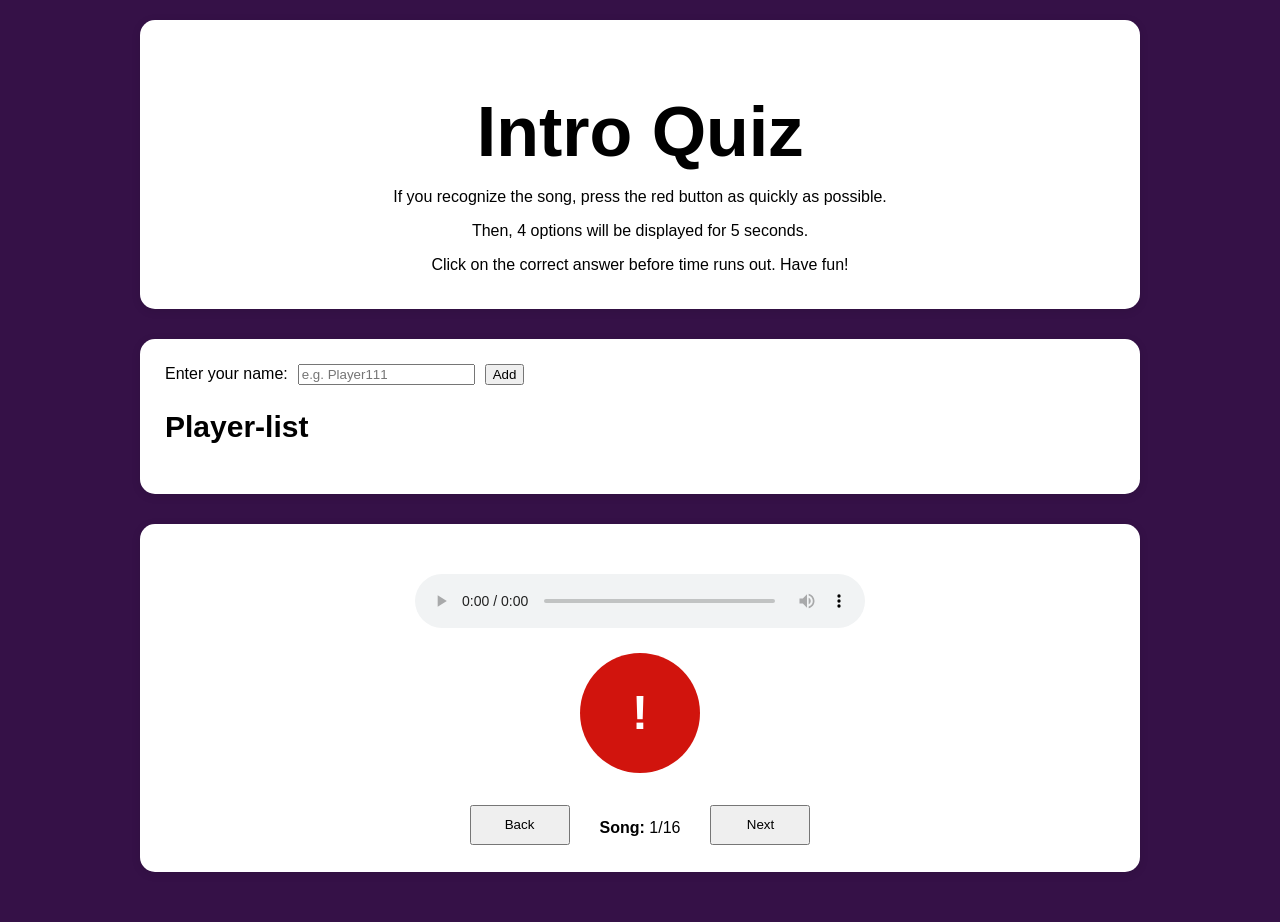
==== index.html @ 338d6e46 "Update index.html" ====
<!DOCTYPE html>
<html>
<head>
<title>Intro Quiz</title>
<link rel="stylesheet" href="index.css">
</head>
<script src="index.js" defer></script>
<body>

<div class="bereich">
<h1>Intro Quiz</h1>
<p>If you recognize the song, press the red button as quickly as possible. </p>
<p>Then, 4 options will be displayed for 5 seconds. </p>
<p>Click on the correct answer before time runs out. Have fun!</p>
</div>

<div class="bereich">
<div style="display: flex;" class="player-input">
    <label>Enter your name: </label>
    <input type="text" id="playerName" placeholder="e.g. Player111">
    <button class="add-player">Add</button>
</div>

<h2>Player-list</h2>

<ul class="player-list">

</ul>
</div>

<div class="bereich">
<audio class="audio-player" controls>
    Your browser does not support the audio tag.
</audio>


<button class="buzz-button">!</button>


<section id="answer-section" class="answer-section" hidden>
        <div class="answer-row">
            <button class="answer-button"></button>
            <button class="answer-button"></button>
        </div>

        <h3 class="countdown">5</h3>

        <div class="answer-row">
            <button class="answer-button"></button>
            <button class="answer-button"></button>
        </div>
</section>


<section class="player-select-section" hidden>
        <h3>who clicked?</h3>
        <div class="player-buttons">
        </div>
</section>

<div class="navigation" style="display: flex;">
    <button class="nav-button">Back</button>
    <p>
        <strong>Song:</strong>
        <span>1/10</span>
    </p>
    <button class="nav-button">Next</button>
</div>

</div>

<section class="ranking-section" hidden>
    <h2>Ranking</h2>
    <ol class="ranking-list">
    </ol>
</section>

</body>
</html>
---- index.css ----
body {
    font-family: Lucida Console, sans-serif;
    max-width: 1000px;
    margin: 0 auto;
    padding: 20px;
    background-color: rgb(53, 17, 71);
}

h1, h3, p {
    text-align: center;
    margin-bottom: 10px;
}

h1 {
    font-size: 70px;
}

h2 {
    font-size: 30px;
}

h3 {
    font-size: 20px;
}

p {

}

label {

}
.player-input {
    display: flex;
    gap: 10px;
    align-items: center;
}

.player-list {
    max-width: 300px;
}

.audio-player {
    display: block;
    margin: 25px auto;
    width: 450px;
    max-width: 100%;
}

.buzz-button {
    display: block;
    margin: 20px auto;
    width: 120px;
    height: 120px;
    border-radius: 50%;
    border: none;
    font-size: 48px;
    font-weight: bold;
    color: white;
    background-color: rgb(209, 20, 13);
    cursor: pointer;
}

.answer-section {
    text-align: center;
    margin-top: 25px;
}

.answer-row {
    display: flex;
    justify-content: center;
    gap: 20px;
    margin: 15px 0;
}

.answer-button {
    width: 220px;
    height: 60px;
    font-size: 18px;
    cursor: pointer;
}

.countdown {
    font-size: 50px;
}

.player-select-section {
    text-align: center;
}

.player-buttons button {
    display: block;
    width: 250px;
    margin: 10px auto;
    padding: 12px;
}

.navigation {
    display: flex;
    justify-content: center;
    align-items: center;
    gap: 30px;
    margin-top: 30px;
}

.nav-button {
    width: 100px;
    height: 40px;
}

.ranking-section {
    margin-top: 30px;
}

.ranking-list {
    max-width: 300px;
    margin: auto;
}

.bereich {
    background: rgb(255, 255, 255);
    padding: 25px;
    margin-bottom: 30px;
    border-radius: 15px;
    box-shadow: 0 2px 10px rgba(0,0,0,0.1);
}
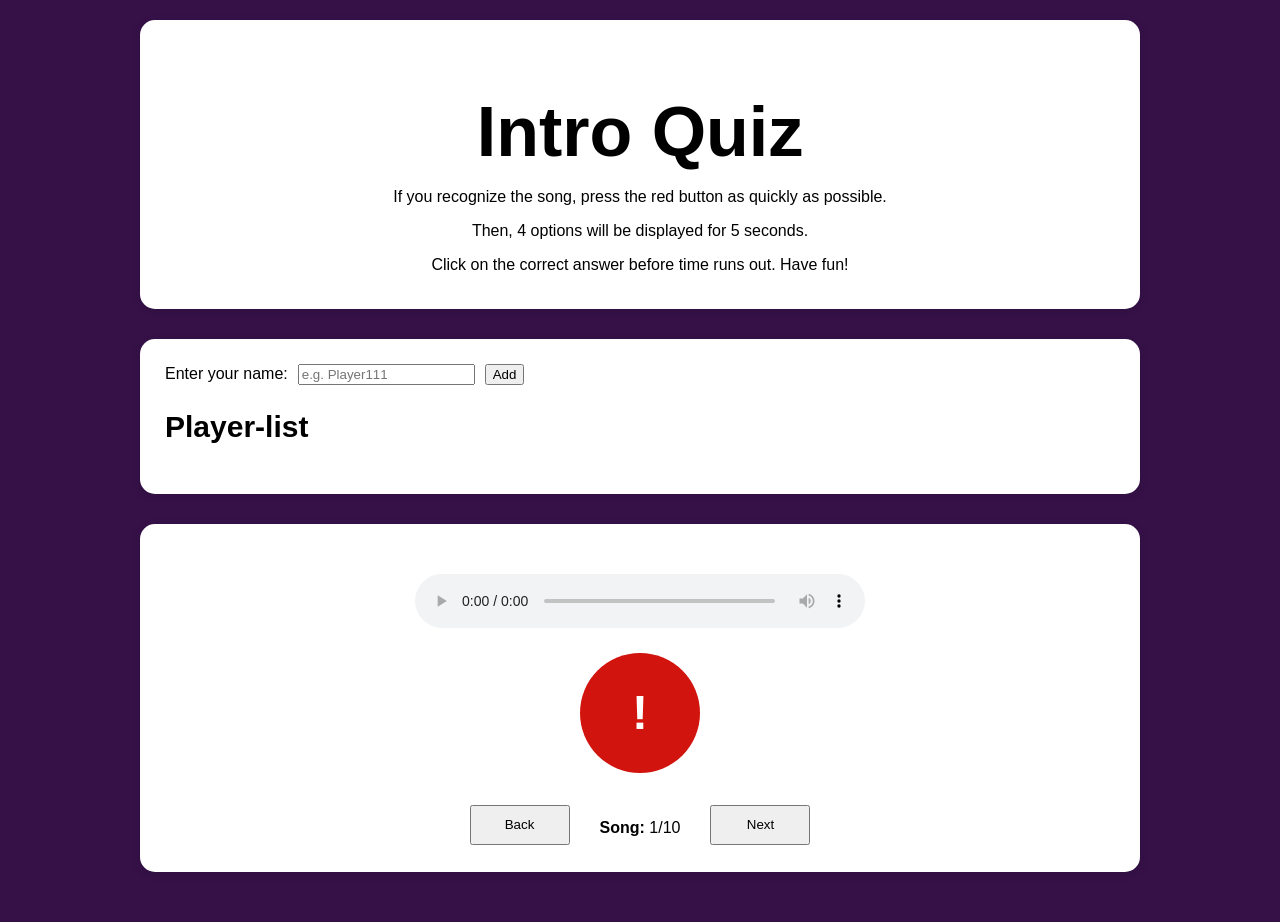
==== commit 7dc6bbd1: "Update index.html" ====
--- a/index.html
+++ b/index.html
@@ -2,9 +2,9 @@
 <html>
 <head>
 <title>Intro Quiz</title>
-<link rel="stylesheet" href="index.css">
+<link rel="stylesheet" href="CSS-Intro-Quiz.css">
 </head>
-<script src="index.js" defer></script>
+<script src="JavaScrpit-Intro-Quiz.js" defer></script>
 <body>
 
 <div class="bereich">
--- a/CSS-Intro-Quiz.css
+++ b/CSS-Intro-Quiz.css
@@ -0,0 +1,126 @@
+body {
+    font-family: Lucida Console, sans-serif;
+    max-width: 1000px;
+    margin: 0 auto;
+    padding: 20px;
+    background-color: rgb(53, 17, 71);
+}
+
+h1, h3, p {
+    text-align: center;
+    margin-bottom: 10px;
+}
+
+h1 {
+    font-size: 70px;
+}
+
+h2 {
+    font-size: 30px;
+}
+
+h3 {
+    font-size: 20px;
+}
+
+p {
+
+}
+
+label {
+
+}
+.player-input {
+    display: flex;
+    gap: 10px;
+    align-items: center;
+}
+
+.player-list {
+    max-width: 300px;
+}
+
+.audio-player {
+    display: block;
+    margin: 25px auto;
+    width: 450px;
+    max-width: 100%;
+}
+
+.buzz-button {
+    display: block;
+    margin: 20px auto;
+    width: 120px;
+    height: 120px;
+    border-radius: 50%;
+    border: none;
+    font-size: 48px;
+    font-weight: bold;
+    color: white;
+    background-color: rgb(209, 20, 13);
+    cursor: pointer;
+}
+
+.answer-section {
+    text-align: center;
+    margin-top: 25px;
+}
+
+.answer-row {
+    display: flex;
+    justify-content: center;
+    gap: 20px;
+    margin: 15px 0;
+}
+
+.answer-button {
+    width: 220px;
+    height: 60px;
+    font-size: 18px;
+    cursor: pointer;
+}
+
+.countdown {
+    font-size: 50px;
+}
+
+.player-select-section {
+    text-align: center;
+}
+
+.player-buttons button {
+    display: block;
+    width: 250px;
+    margin: 10px auto;
+    padding: 12px;
+}
+
+.navigation {
+    display: flex;
+    justify-content: center;
+    align-items: center;
+    gap: 30px;
+    margin-top: 30px;
+}
+
+.nav-button {
+    width: 100px;
+    height: 40px;
+}
+
+.ranking-section {
+    margin-top: 30px;
+}
+
+.ranking-list {
+    max-width: 300px;
+    margin: auto;
+}
+
+.bereich {
+    background: rgb(255, 255, 255);
+    padding: 25px;
+    margin-bottom: 30px;
+    border-radius: 15px;
+    box-shadow: 0 2px 10px rgba(0,0,0,0.1);
+}
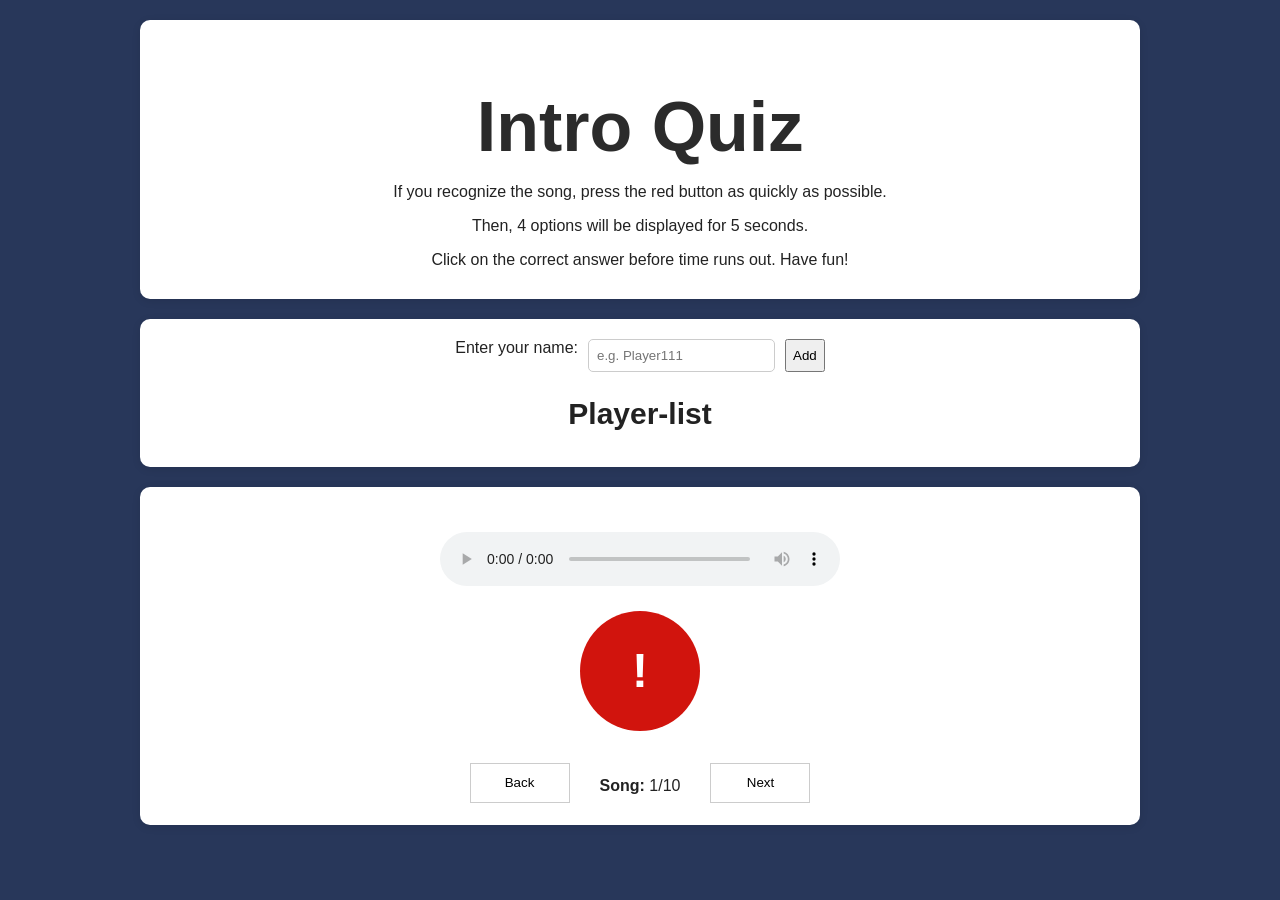
==== commit 23943f88: "Update index.html" ====
--- a/index.html
+++ b/index.html
@@ -2,9 +2,9 @@
 <html>
 <head>
 <title>Intro Quiz</title>
-<link rel="stylesheet" href="CSS-Intro-Quiz.css">
+<link rel="stylesheet" href="index.css">
 </head>
-<script src="JavaScrpit-Intro-Quiz.js" defer></script>
+<script src="index.js" defer></script>
 <body>
 
 <div class="bereich">
--- a/index.css
+++ b/index.css
@@ -0,0 +1,194 @@
+body {
+    font-family: Lucida Console, sans-serif;
+    max-width: 1000px;
+    margin: 0 auto;
+    padding: 20px;
+    background-color: rgb(40, 55, 90);
+    color: rgb(34, 34, 34);
+}
+
+h1, h2, h3, p {
+    text-align: center;
+    margin-bottom: 10px;
+}
+
+h1 {
+    font-size: 70px;
+    color: rgb(43, 43, 43);
+}
+
+h2 {
+    font-size: 30px;
+}
+
+h3 {
+    font-size: 20px;
+}
+
+.player-input {
+    display: flex;
+    gap: 10px;
+    justify-content: center;
+}
+
+input {
+    padding: 8px;
+    border: 1px solid #ccc; /* CHANGED */
+    border-radius: 5px;
+    outline: none;
+}
+
+.player-list {
+    max-width: 300px;
+}
+
+.player-list li {
+    background: rgb(240, 240, 240);; 
+    margin: 5px 0;
+    padding: 8px;
+    border-radius: 5px;
+}
+
+.audio-player {
+    display: block;
+    margin: 25px auto;
+    width: 450px;
+    max-width: 400px;
+}
+
+.buzz-button {
+    display: block;
+    margin: 20px auto;
+    width: 120px;
+    height: 120px;
+    border-radius: 50%;
+    border: none;
+    font-size: 48px;
+    font-weight: bold;
+    color: white;
+    background-color: rgb(209, 20, 13);
+    cursor: pointer;
+}
+
+.answer-section {
+    text-align: center;
+    margin-top: 20px;
+}
+
+.answer-row {
+    display: flex;
+    justify-content: center;
+    gap: 20px;
+    margin: 15px 0;
+}
+
+.answer-button {
+    width: 220px;
+    height: 60px;
+    font-size: 18px;
+    border: 1px solid rgb(204, 204, 204);
+    border-radius: 5px;
+    cursor: pointer;
+    background: white;
+}
+
+.countdown {
+    font-size: 50px;
+    text-align: center;
+    color: rgb(51, 51, 51);
+}
+
+.player-select-section {
+    text-align: center;
+}
+
+.player-buttons button {
+    display: block;
+    width: 250px;
+    margin: 10px auto;
+    padding: 12px;
+}
+
+.navigation {
+    display: flex;
+    justify-content: center;
+    align-items: center;
+    gap: 30px;
+    margin-top: 30px;
+}
+
+.nav-button {
+    width: 100px;
+    height: 40px;
+    border: 1px solid rgb(204, 204, 204); /
+    border-radius: 5px;
+    background: white;
+}
+
+.bereich {
+    background: white;
+    padding: 20px;
+    margin-bottom: 20px;
+    border-radius: 10px;
+    box-shadow: 0 2px 8px rgba(0,0,0,0.1);
+}
+
+.ranking-section {
+    margin-top: 30px;
+    padding: 20px;
+    border-radius:15px;
+    background: white;
+    backdrop-filter: blur(10px);
+    box-shadow: 0 0 25px rgba(0,0,0,0.5);
+    text-align: center;
+}
+
+.ranking-section h2 {
+    font-size: 40px;
+    margin-bottom: 20px;
+    color: gold;
+    text-shadow: 0 0 10px rgba(255,215,0,0.5);
+}
+
+.ranking-list {
+    max-width: 400px;
+    margin: auto;
+    padding: 0;
+    list-style: none;
+}
+
+/* einzelne Spieler im Ranking */
+.ranking-list li {
+    display: flex;
+    justify-content: space-between;
+    padding: 12px 15px;
+    margin: 8px 0;
+    border-radius: 10px;
+    background: rgba(255,255,255,0.12);
+    font-size: 18px;
+    transition: 0.2s;
+}
+
+.ranking-list li:hover {
+    transform: scale(1.03);
+    background: rgba(255,255,255,0.2);
+}
+
+/* Top 3 Highlight */
+.ranking-list li:nth-child(1) {
+    background: linear-gradient(90deg, gold, #ffdd55);
+    color: black;
+    font-weight: bold;
+}
+
+.ranking-list li:nth-child(2) {
+    background: linear-gradient(90deg, silver, #dcdcdc);
+    color: black;
+    font-weight: bold;
+}
+
+.ranking-list li:nth-child(3) {
+    background: linear-gradient(90deg, #cd7f32, #b87333);
+    color: black;
+    font-weight: bold;
+}
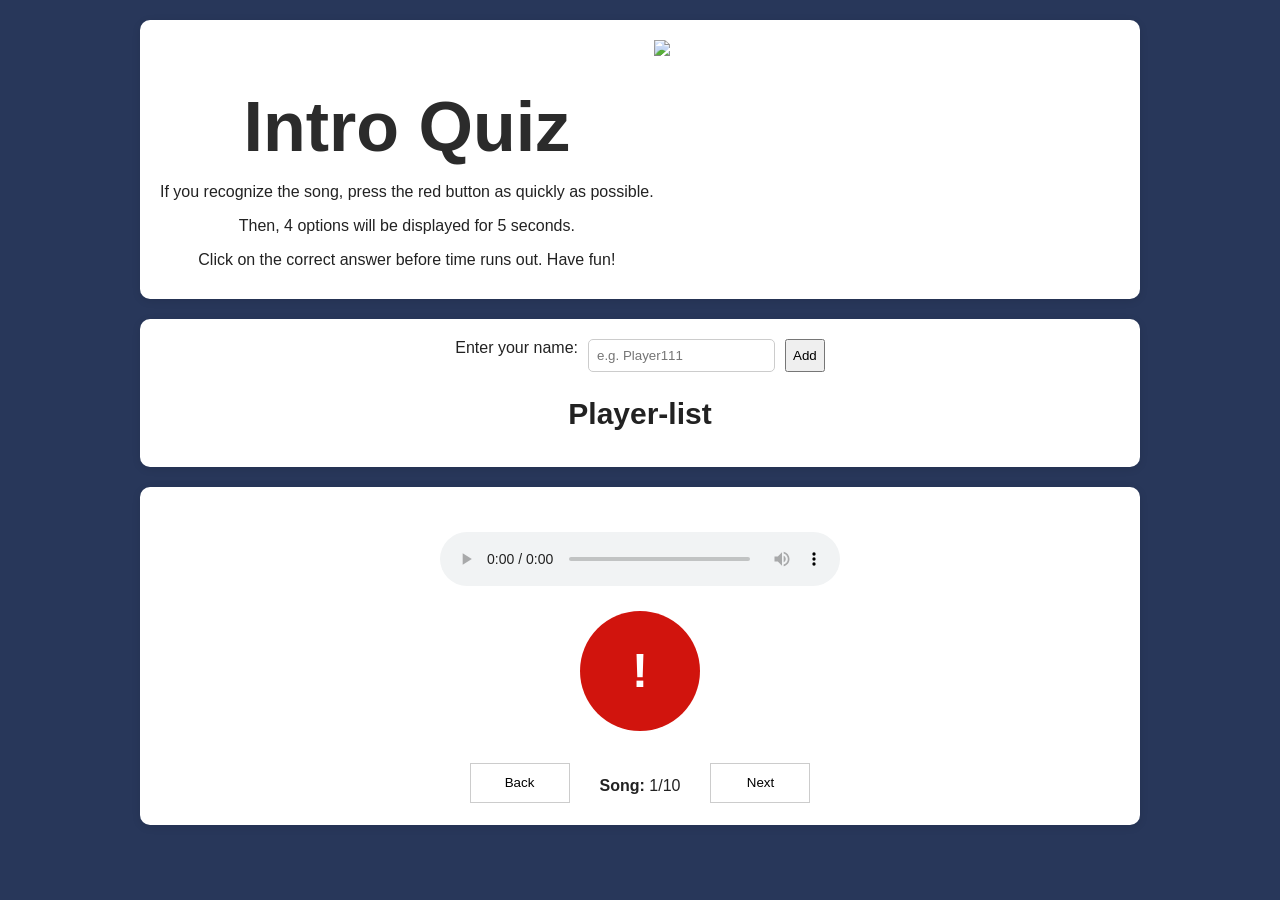
==== commit 81f829c1: "Update index.html" ====
--- a/index.html
+++ b/index.html
@@ -2,16 +2,19 @@
 <html>
 <head>
 <title>Intro Quiz</title>
-<link rel="stylesheet" href="index.css">
+<link rel="stylesheet" href="style.css">
 </head>
-<script src="index.js" defer></script>
+<script src="script.js" defer></script>
 <body>
 
-<div class="bereich">
-<h1>Intro Quiz</h1>
-<p>If you recognize the song, press the red button as quickly as possible. </p>
-<p>Then, 4 options will be displayed for 5 seconds. </p>
-<p>Click on the correct answer before time runs out. Have fun!</p>
+<div class="bereich" style="display: flex;">
+    <div>
+        <h1>Intro Quiz</h1>
+        <p>If you recognize the song, press the red button as quickly as possible. </p>
+        <p>Then, 4 options will be displayed for 5 seconds. </p>
+        <p>Click on the correct answer before time runs out. Have fun!</p>
+    </div>
+    <img src="c:\Users\kitagawa\.vscode\extensions\Intro-Quiz\monkey-music.gif" style="width: 300px;">
 </div>
 
 <div class="bereich">
--- a/style.css
+++ b/style.css
@@ -0,0 +1,194 @@
+body {
+    font-family: Lucida Console, sans-serif;
+    max-width: 1000px;
+    margin: 0 auto;
+    padding: 20px;
+    background-color: rgb(40, 55, 90);
+    color: rgb(34, 34, 34);
+}
+
+h1, h2, h3, p {
+    text-align: center;
+    margin-bottom: 10px;
+}
+
+h1 {
+    font-size: 70px;
+    color: rgb(43, 43, 43);
+}
+
+h2 {
+    font-size: 30px;
+}
+
+h3 {
+    font-size: 20px;
+}
+
+.player-input {
+    display: flex;
+    gap: 10px;
+    justify-content: center;
+}
+
+input {
+    padding: 8px;
+    border: 1px solid #ccc; /* CHANGED */
+    border-radius: 5px;
+    outline: none;
+}
+
+.player-list {
+    max-width: 300px;
+}
+
+.player-list li {
+    background: rgb(240, 240, 240);; 
+    margin: 5px 0;
+    padding: 8px;
+    border-radius: 5px;
+}
+
+.audio-player {
+    display: block;
+    margin: 25px auto;
+    width: 450px;
+    max-width: 400px;
+}
+
+.buzz-button {
+    display: block;
+    margin: 20px auto;
+    width: 120px;
+    height: 120px;
+    border-radius: 50%;
+    border: none;
+    font-size: 48px;
+    font-weight: bold;
+    color: white;
+    background-color: rgb(209, 20, 13);
+    cursor: pointer;
+}
+
+.answer-section {
+    text-align: center;
+    margin-top: 20px;
+}
+
+.answer-row {
+    display: flex;
+    justify-content: center;
+    gap: 20px;
+    margin: 15px 0;
+}
+
+.answer-button {
+    width: 220px;
+    height: 60px;
+    font-size: 18px;
+    border: 1px solid rgb(204, 204, 204);
+    border-radius: 5px;
+    cursor: pointer;
+    background: white;
+}
+
+.countdown {
+    font-size: 50px;
+    text-align: center;
+    color: rgb(51, 51, 51);
+}
+
+.player-select-section {
+    text-align: center;
+}
+
+.player-buttons button {
+    display: block;
+    width: 250px;
+    margin: 10px auto;
+    padding: 12px;
+}
+
+.navigation {
+    display: flex;
+    justify-content: center;
+    align-items: center;
+    gap: 30px;
+    margin-top: 30px;
+}
+
+.nav-button {
+    width: 100px;
+    height: 40px;
+    border: 1px solid rgb(204, 204, 204); /
+    border-radius: 5px;
+    background: white;
+}
+
+.bereich {
+    background: white;
+    padding: 20px;
+    margin-bottom: 20px;
+    border-radius: 10px;
+    box-shadow: 0 2px 8px rgba(0,0,0,0.1);
+}
+
+.ranking-section {
+    margin-top: 30px;
+    padding: 20px;
+    border-radius:15px;
+    background: white;
+    backdrop-filter: blur(10px);
+    box-shadow: 0 0 25px rgba(0,0,0,0.5);
+    text-align: center;
+}
+
+.ranking-section h2 {
+    font-size: 40px;
+    margin-bottom: 20px;
+    color: gold;
+    text-shadow: 0 0 10px rgba(255,215,0,0.5);
+}
+
+.ranking-list {
+    max-width: 400px;
+    margin: auto;
+    padding: 0;
+    list-style: none;
+}
+
+/* einzelne Spieler im Ranking */
+.ranking-list li {
+    display: flex;
+    justify-content: space-between;
+    padding: 12px 15px;
+    margin: 8px 0;
+    border-radius: 10px;
+    background: rgba(255,255,255,0.12);
+    font-size: 18px;
+    transition: 0.2s;
+}
+
+.ranking-list li:hover {
+    transform: scale(1.03);
+    background: rgba(255,255,255,0.2);
+}
+
+/* Top 3 Highlight */
+.ranking-list li:nth-child(1) {
+    background: linear-gradient(90deg, gold, #ffdd55);
+    color: black;
+    font-weight: bold;
+}
+
+.ranking-list li:nth-child(2) {
+    background: linear-gradient(90deg, silver, #dcdcdc);
+    color: black;
+    font-weight: bold;
+}
+
+.ranking-list li:nth-child(3) {
+    background: linear-gradient(90deg, #cd7f32, #b87333);
+    color: black;
+    font-weight: bold;
+}
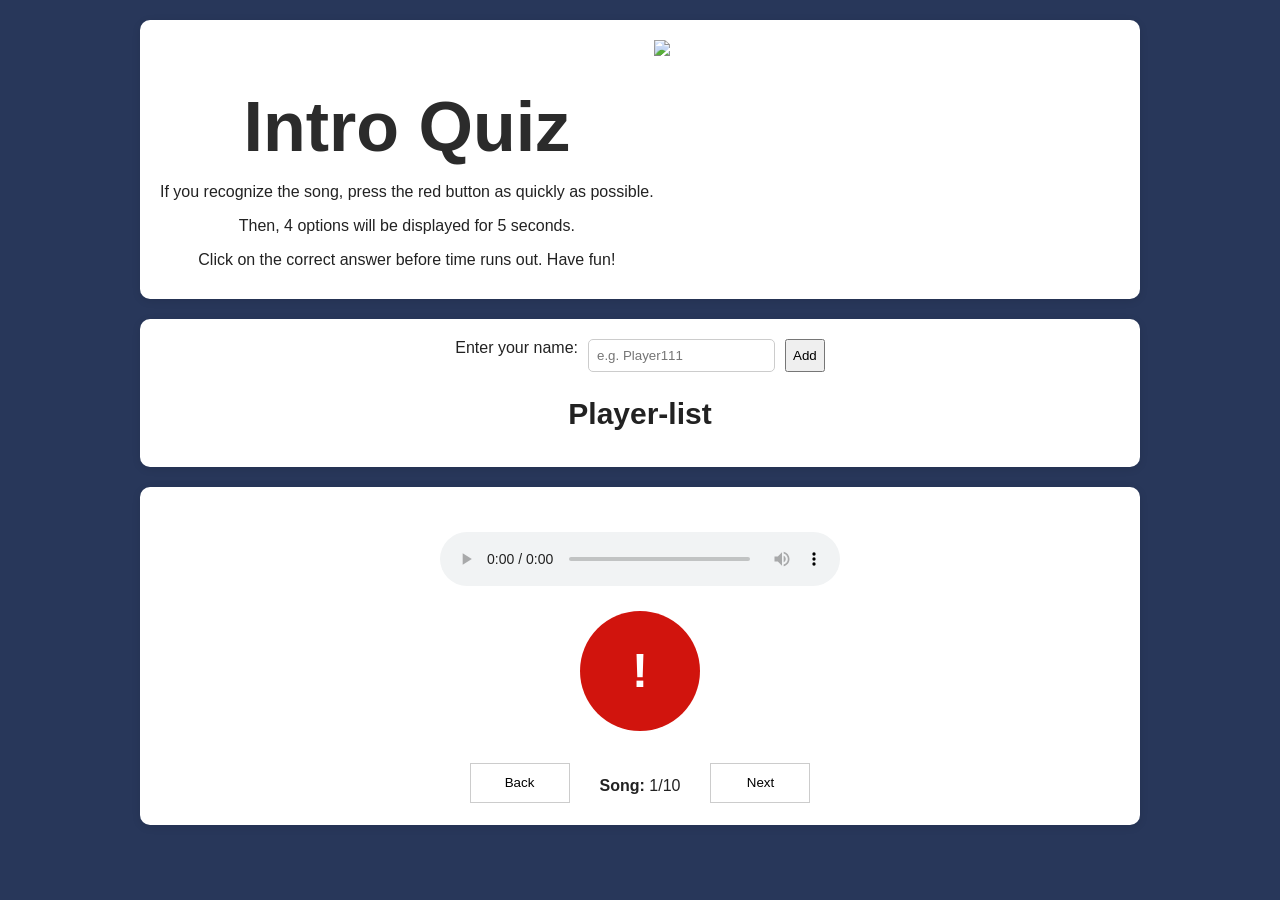
==== commit b4fa95e3: "Update index.html" ====
--- a/index.html
+++ b/index.html
@@ -14,7 +14,7 @@
         <p>Then, 4 options will be displayed for 5 seconds. </p>
         <p>Click on the correct answer before time runs out. Have fun!</p>
     </div>
-    <img src="c:\Users\kitagawa\.vscode\extensions\Intro-Quiz\monkey-music.gif" style="width: 300px;">
+    <img src="https://media.tenor.com/sHQOEDdNomMAAAAd/monkey-music.gif" style="width: 300px;">
 </div>
 
 <div class="bereich">
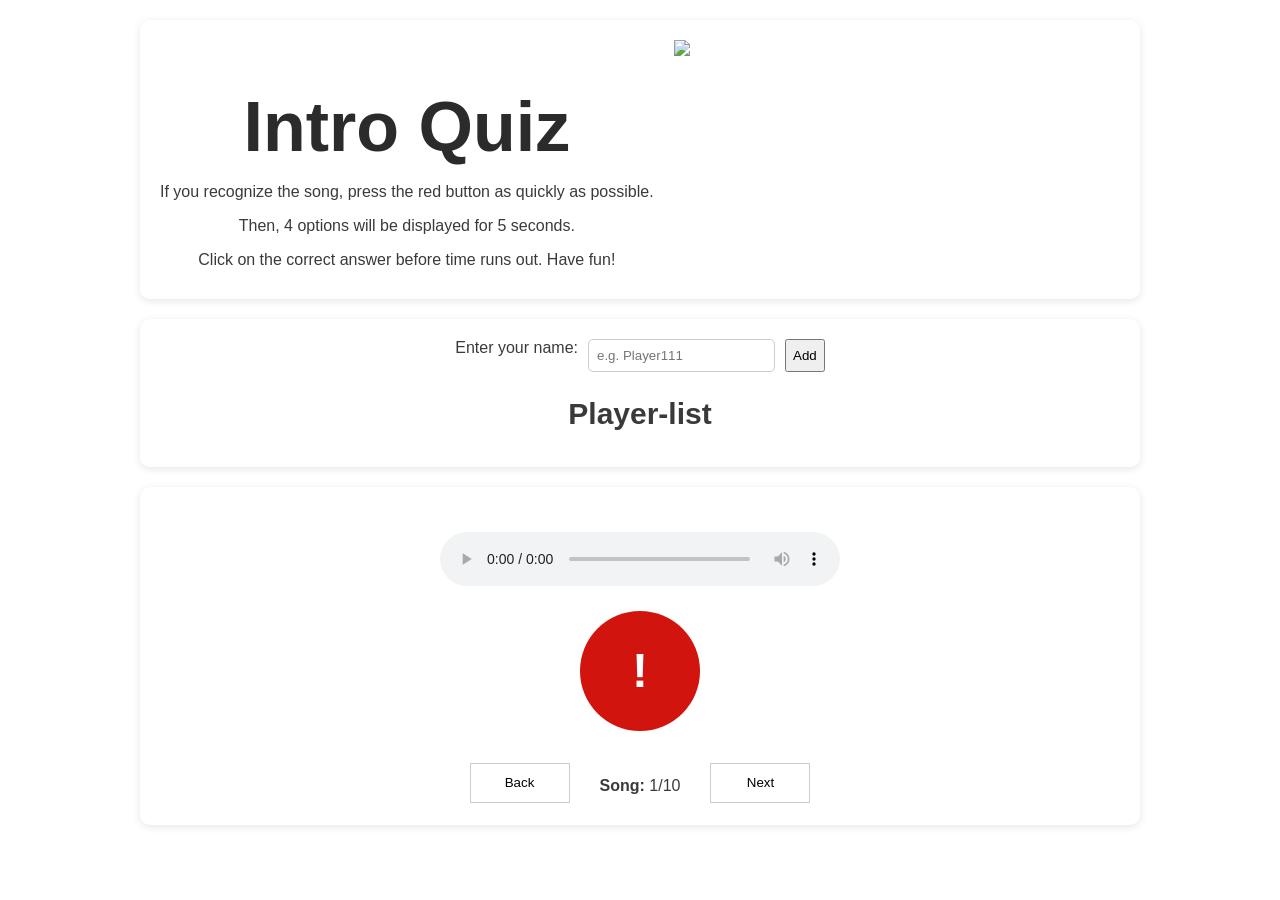
==== commit 8ec80747: "Update index.html" ====
--- a/index.html
+++ b/index.html
@@ -14,7 +14,7 @@
         <p>Then, 4 options will be displayed for 5 seconds. </p>
         <p>Click on the correct answer before time runs out. Have fun!</p>
     </div>
-    <img src="https://media.tenor.com/sHQOEDdNomMAAAAd/monkey-music.gif" style="width: 300px;">
+    <img src="https://media.tenor.com/sHQOEDdNomMAAAAd/monkey-music.gif" style="width: 300px; margin-left: 20px;">
 </div>
 
 <div class="bereich">
--- a/style.css
+++ b/style.css
@@ -3,8 +3,11 @@
     max-width: 1000px;
     margin: 0 auto;
     padding: 20px;
-    background-color: rgb(40, 55, 90);
-    color: rgb(34, 34, 34);
+    background-image: url('https://wallpapercave.com/wp/wp2564578.jpg');
+    background-size: cover;
+    background-position: center;
+    background-attachment: fixed;
+    color: rgba(34, 34, 34, 0.89);
 }
 
 h1, h2, h3, p {
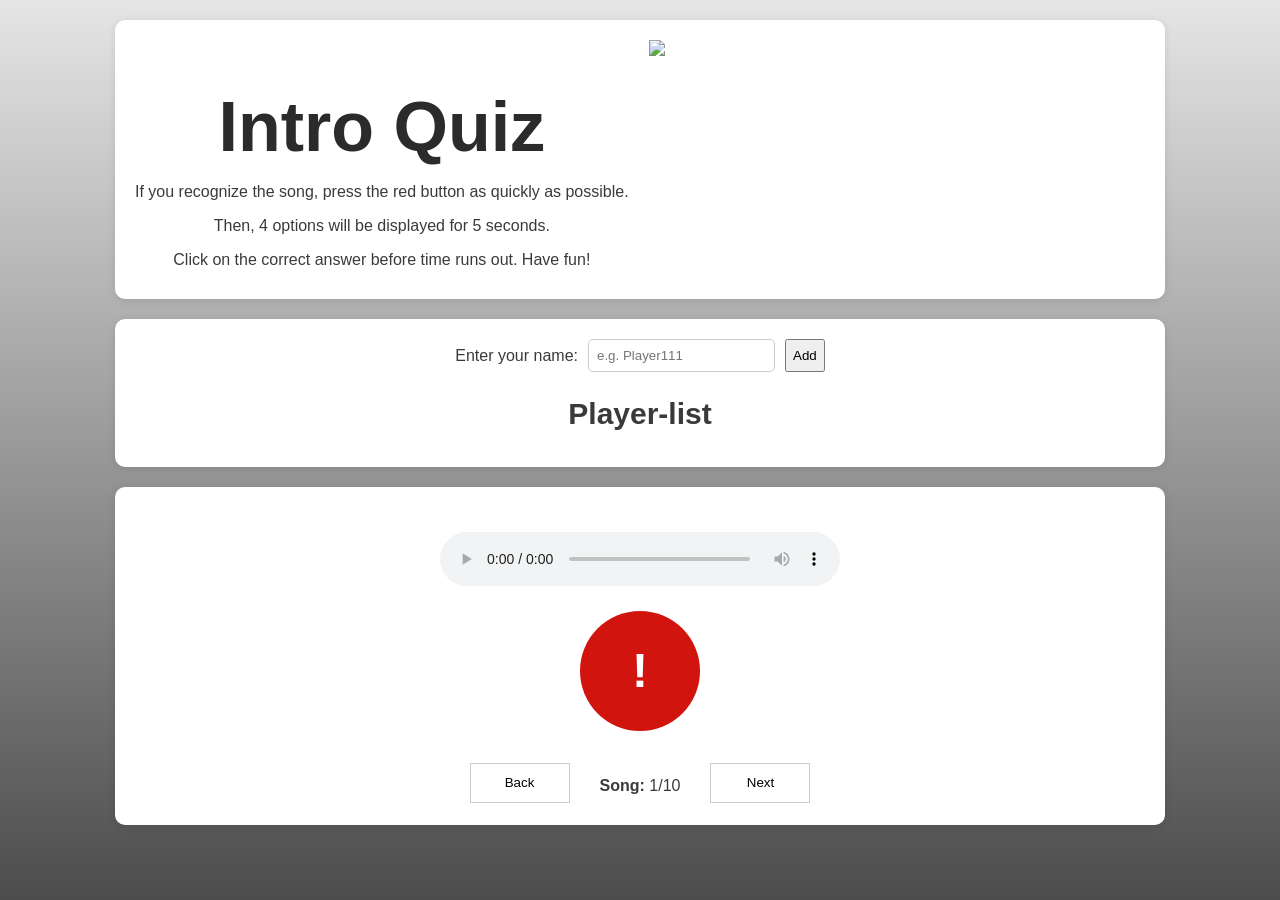
==== commit 16e5a7d5: "Update index.html" ====
--- a/index.html
+++ b/index.html
@@ -14,7 +14,7 @@
         <p>Then, 4 options will be displayed for 5 seconds. </p>
         <p>Click on the correct answer before time runs out. Have fun!</p>
     </div>
-    <img src="https://media.tenor.com/sHQOEDdNomMAAAAd/monkey-music.gif" style="width: 300px; margin-left: 20px;">
+    <img src="https://media.tenor.com/sHQOEDdNomMAAAAd/monkey-music.gif" style="width: 300px; margin-left: 20px; margin-right: 20px;">
 </div>
 
 <div class="bereich">
--- a/style.css
+++ b/style.css
@@ -1,9 +1,9 @@
 body {
     font-family: Lucida Console, sans-serif;
-    max-width: 1000px;
+    max-width: 1050px;
     margin: 0 auto;
     padding: 20px;
-    background-image: url('https://wallpapercave.com/wp/wp2564578.jpg');
+    background-image: linear-gradient(rgba(0,0,0,0.1), rgba(0,0,0,0.7)), url('https://wallpapercave.com/wp/wp2564578.jpg');
     background-size: cover;
     background-position: center;
     background-attachment: fixed;
@@ -26,6 +26,10 @@
 
 h3 {
     font-size: 20px;
+}
+
+label {
+    margin-top: 8px;
 }
 
 .player-input {
